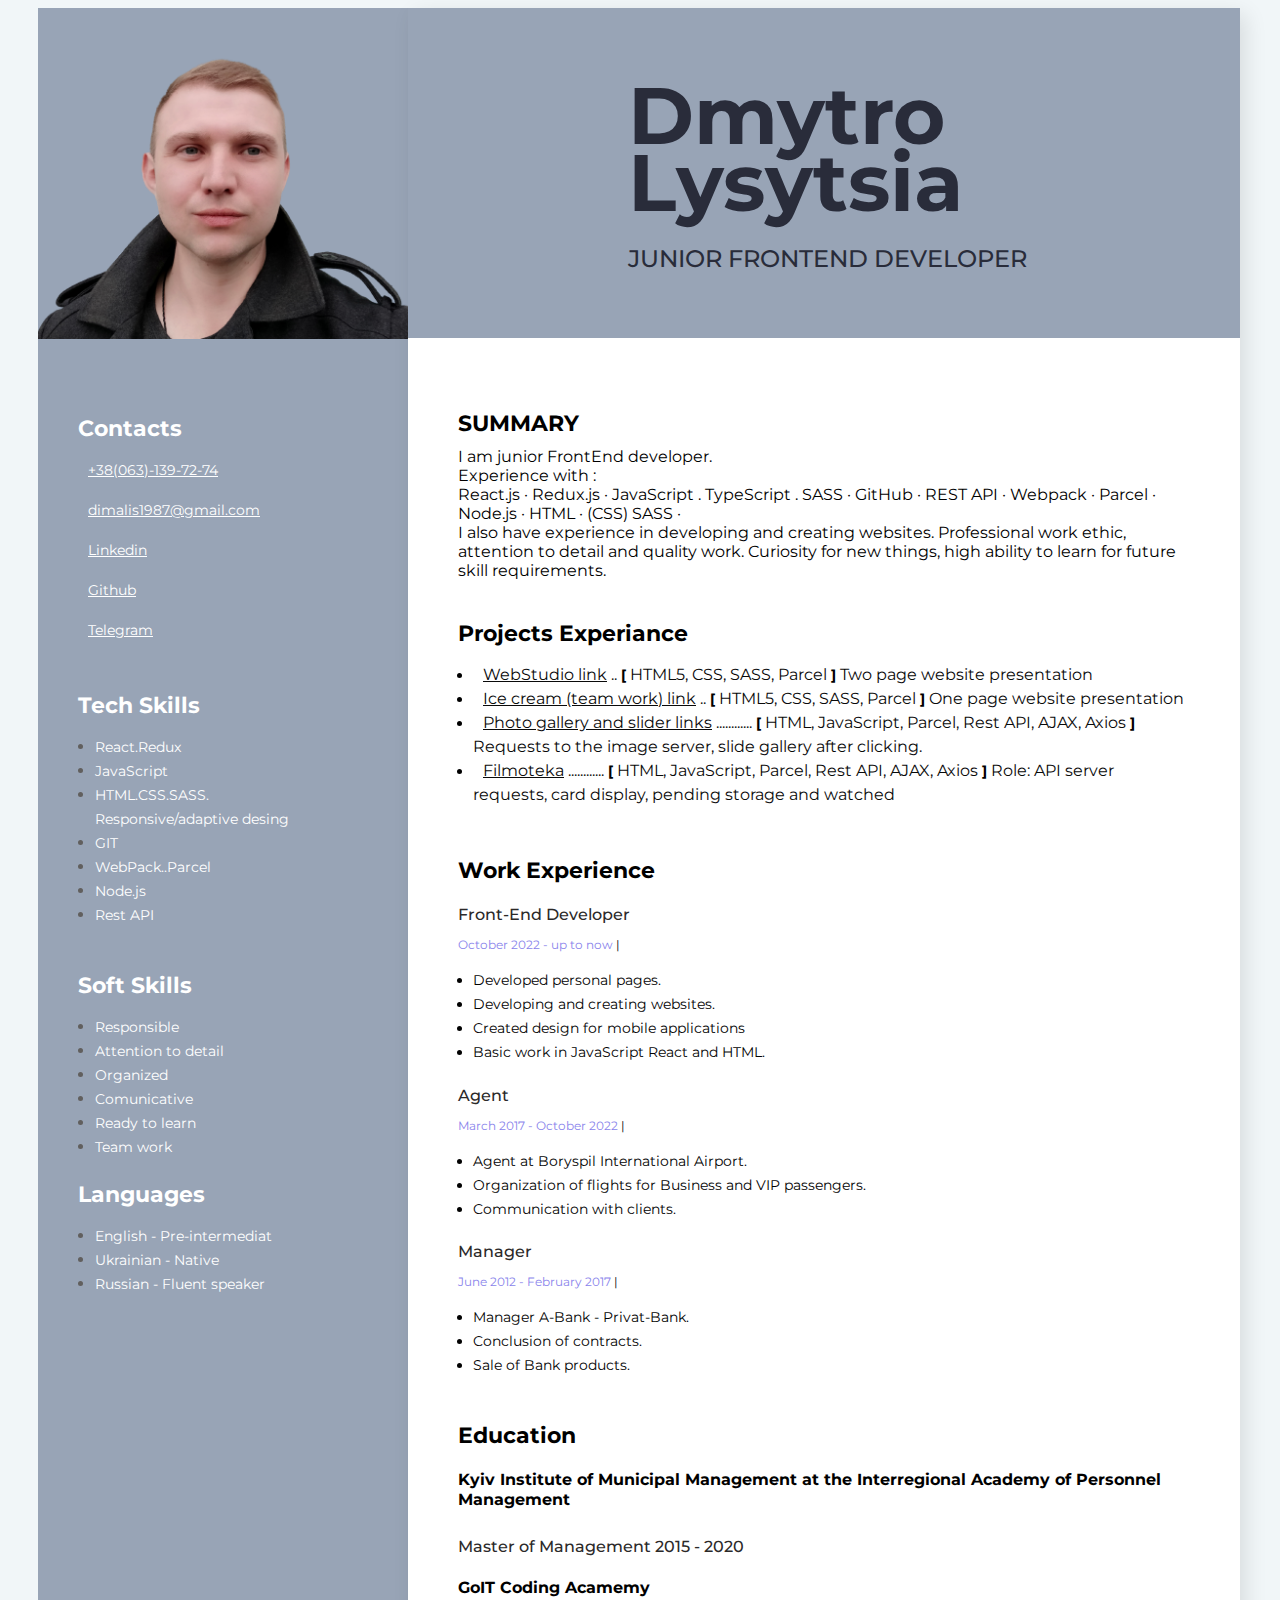
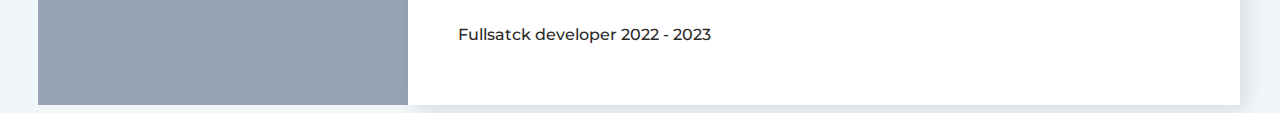
==== index.html @ 6fec3ace "update" ====
<!DOCTYPE html>
<html lang="en">
  <head>
    <meta charset="UTF-8" />
    <meta http-equiv="X-UA-Compatible" content="IE=edge" />
    <meta name="viewport" content="width=device-width, initial-scale=1.0" />
    <link rel="preconnect" href="https://fonts.googleapis.com" />
    <link rel="preconnect" href="https://fonts.gstatic.com" crossorigin />
    <link
      href="https://fonts.googleapis.com/css2?family=Montserrat:wght@400;700&display=swap"
      rel="stylesheet"
    />
    <link rel="stylesheet" href="styles/styles.css" />
    <title> Resume: Dmytro Lysytsia</title>
  </head>
  <body>
    <!--Main-->

    <div class="main">
      <!--Main-Content-->
      <div class="main-content">
        <div class="about-name_block">
          <div class="about-test">
            <h1 class="about-name">
              Dmytro <br />
              Lysytsia
            </h1>
            <h2 class="about-position">JUNIOR FRONTEND DEVELOPER</h2>
          </div>
        </div>
        <!--about user-->
        <div class="container">
        <div class="about">
          <p class="about-description">

            <p class="title">SUMMARY</p>
            I am junior FrontEnd developer.
            <br />
            Experience with : <br />
            React.js · Redux.js · JavaScript . TypeScript . SASS · GitHub · REST
            API · Webpack · Parcel · Node.js · HTML · (CSS) SASS ·

            <br />
            I also have experience in developing and creating websites. Professional work ethic, attention to detail and quality work. Curiosity for new things, high ability to learn for future skill requirements.
          </p>
        </div>
        <!--Projects-->
        <div class="projects">
          <h3 class="title">Projects Experiance</h3>
          <ul class="projects-list">
            <li class="project-item">
              <span class="project">
                <a
                  href="https://mr-foxx.github.io/goit-markup-hw-08/"
                  class="project-link"
                  >WebStudio link</a
                >
                .. <span class="project-breckat"> [ </span> HTML5, CSS, SASS,
                Parcel <span class="project-breckat"> ] </span> Two page website
                presentation
              </span>
            </li>
            <li class="project-item">
              <span class="project">
                <a
                  href="https://stanislav-pravdiuk.github.io/project-group-15/"
                  class="project-link"
                  >Ice cream (team work) link</a
                >
                .. <span class="project-breckat"> [ </span> HTML5, CSS, SASS,
                Parcel <span class="project-breckat"> ] </span> One page website
                presentation
              </span>
            </li>
            <li class="project-item">
              <span class="project">
                <a
                  href="https://mr-foxx.github.io/goit-js-hw-11/"
                  class="project-link"
                  >Photo gallery and slider links</a
                >
                ............ <span class="project-breckat"> [ </span> HTML,
                JavaScript, Parcel, Rest API, AJAX, Axios
                <span class="project-breckat"> ] </span> Requests to the image server, slide gallery after clicking.
              </span>
            </li>
             <li class="project-item">
              <span class="project">
                <a
                  href="https://smaile3001.github.io/project-group-12/index.html"
                  class="project-link"
                  >Filmoteka</a
                >
                ............ <span class="project-breckat"> [ </span> HTML,
                JavaScript, Parcel, Rest API, AJAX, Axios
                <span class="project-breckat"> ] </span>
                Role: API server requests, card display, pending storage and watched
              </span>
            </li>
          </ul>
        </div>
        <!--Work-->
        <div class="wokr">
          <h3 class="title">Work Experience</h3>
          <!--Company 1-->
          <div>
            <h4 class="work-position">
              Front-End Developer <span class="organization"></span>
            </h4>
            <p class="period">
              October 2022 - up to now <span class="line">|</span> 
            </p>
            <ul class="work-list">
              <li class="work-list-item">
                Developed personal pages. 
              </li>
              <li class="work-list-item">
                Developing and creating websites.
              </li>
              <li class="work-list-item">Created design for mobile applications</li>
              <li class="work-list-item">
                Basic work in JavaScript React and HTML.
              </li>
            </ul>
          </div>
          <!--Company 2-->
          <div>
            <h4 class="work-position">
              Agent <span class="organization"></span>
            </h4>
            <p class="period">
              March 2017 - October 2022 <span class="line">|</span> 
            </p>
            <ul class="work-list">
              <li class="work-list-item">
                Agent at Boryspil International Airport.
              </li>
              <li class="work-list-item">
                Organization of flights for Business and VIP passengers.
              </li>
              <li class="work-list-item">Communication with clients.</li>
            </ul>
          </div>
          <!--Company 3-->
          <div>
            <h4 class="work-position">
              Manager <span class="organization"></span>
            </h4>
            <p class="period">
              June 2012 - February 2017 <span class="line">|</span>
            </p>
            <ul class="work-list">
              <li class="work-list-item">
                Manager A-Bank - Privat-Bank.
              </li>
              <li class="work-list-item">
                Conclusion of contracts.
              </li>
              <li class="work-list-item">Sale of Bank products.</li>
            </ul>
          </div>
        </div>
        <!--Education-->
        <div class="education">
          <h3 class="title">Education</h3>
          <h4 class="organization">
            Kyiv Institute of Municipal Management at the Interregional Academy
            of Personnel Management
          </h4>
          <h5 class="work-position">Master of Management 2015 - 2020</h5>
          <!-- <h5 class="period"> 2015 -  2020  <span class="line">|</span>    Kyiv</h5> -->

          <h4 class="organization">GoIT Coding Acamemy</h4>
          <h5 class="work-position">Fullsatck developer 2022 - 2023</h5>
          <!-- <h5 class="period"> 2022 -  2023  <span class="line">|</span>    Kyiv</h5> -->
        </div>
        </div>
      </div>

      <!-- ==== -->

      <!--SideBar-->
      <aside class="sidebar">
        <!-- <img src="img/IMG_20220909_133136-depositphotos-bgremover (2).png" alt="user photo" class="photo"> -->
        <img
          src="img/IMG_20230414_183658-removebg-preview (1).png"
          alt="user photo"
          class="photo"
        />
        <!--Contacts-->
        <div class="contacts">
          <h3 class="sidebar-title">Contacts</h3>
          <div>
            <p>
              <span class="contact-type"></span>
              <a href="tel:+380631397274" class="contact-link"
                >+38(063)-139-72-74</a
              >
            </p>
            <p>
              <span class="contact-type"></span>
              <a href="mailto:chornyiav@gmail.com" class="contact-link"
                >dimalis1987@gmail.com</a
              >
            </p>
            <p>
              <span class="contact-type"></span>

              <a
                href="https://www.linkedin.com/in/dmytro-lysytsia-1092bb257/"
                class="contact-link"
                >Linkedin</a
              >
            </p>
            <p>
              <span class="contact-type"></span>
              <a href="https://github.com/Mr-Foxx" class="contact-link"
                >Github</a
              >
            </p>
            <p>
              <span class="contact-type"></span>
              <a href="https://t.me/Dmytro_Lysytsia" class="contact-link"
                >Telegram</a
              >
            </p>
          </div>
        </div>
        <!--Tech skils-->
        <div class="tech-ckills">
          <h3 class="sidebar-title">Tech Skills</h3>
          <ul class="tech-skills-list">
            <li class="tech-skills-item">
              <span class="tech-skills-text">React.Redux</span>
            </li>
            <li class="tech-skills-item">
              <span class="tech-skills-text">JavaScript</span>
            </li>
            <li class="tech-skills-item">
              <span class="tech-skills-text"
                >HTML.CSS.SASS. <br />
                Responsive/adaptive desing</span
              >
            </li>
            <!-- <li class="tech-skills-item"> <span class="tech-skills-text">CSS3</span> </li>     -->
            <li class="tech-skills-item">
              <span class="tech-skills-text">GIT</span>
            </li>
            <li class="tech-skills-item">
              <span class="tech-skills-text">WebPack..Parcel</span>
            </li>
            <li class="tech-skills-item">
              <span class="tech-skills-text">Node.js</span>
            </li>
            <li class="tech-skills-item">
              <span class="tech-skills-text">Rest API</span>
            </li>
          </ul>
        </div>
        <!--Soft skils-->
        <div class="soft-skills">
          <h3 class="sidebar-title">Soft Skills</h3>
          <ul class="tech-skills-list">
            <li class="tech-skills-item">
              <span class="tech-skills-text">Responsible</span>
            </li>
            <li class="tech-skills-item">
              <span class="tech-skills-text">Attention to detail</span>
            </li>
            <li class="tech-skills-item">
              <span class="tech-skills-text">Organized</span>
            </li>
            <li class="tech-skills-item">
              <span class="tech-skills-text">Comunicative</span>
            </li>
            <li class="tech-skills-item">
              <span class="tech-skills-text">Ready to learn</span>
            </li>
            <li class="tech-skills-item">
              <span class="tech-skills-text">Team work</span>
            </li>
          </ul>
        </div>

        <div class="soft-skills">
          <h3 class="sidebar-title">Languages</h3>
          <ul class="tech-skills-list">
            <li class="tech-skills-item">
              <span class="tech-skills-text">English - Pre-intermediat</span>
            </li>
            <li class="tech-skills-item">
              <span class="tech-skills-text">Ukrainian - Native</span>
            </li>
            <li class="tech-skills-item">
              <span class="tech-skills-text">Russian - Fluent speaker</span>
            </li>
          </ul>
        </div>
      </aside>
    </div>
  </body>
</html>
---- styles/styles.css ----
body {
  font-family: 'Montserrat', sans-serif;
  background-color: #f5f7fa;
  background-color: #f1f6f8fd;
}

/* main styles */

.container {
  padding: 50px;
}

.main {
  display: flex;
  flex-direction: row-reverse;

  width: 1200px;
  margin: 0 auto;
}

.main-content {
  background-color: #ffffff;
  box-shadow: 6px 6px 20px rgba(0, 0, 0, 0.1);
  /* padding: 105px 90px; */
}

/* about styles */
.about {
  margin-bottom: 40px;
  /* margin-top: 260px; */
}
.about-name_block {
  position: relative;
  background-color: rgb(152, 164, 182);
  width: 832px;
  height: 330px;
  /* top: -53px; */
  right: 0px;
}
.about-test {
  padding: 20px;
  margin-left: 200px;
}

.about-position {
  font-style: normal;
  font-weight: 500;
  font-size: 24px;
  line-height: 35px;
  color: #292c3a;
  /* margin-bottom: 20px; */
}

.about-name {
  font-style: normal;
  font-weight: 700;
  font-size: 80px;
  line-height: 67px;
  color: #292c3a;
  margin-bottom: 25px;
}

.about-description {
  font-style: normal;
  font-weight: 400;
  font-size: 21px;
  line-height: 24px;
  color: #595959;
  width: 600px;
}

/* project styles */

.projects {
  margin-bottom: 50px;
}

.projects-list {
  padding: 0;
  margin-left: 15px;
}

.title {
  font-style: normal;
  font-weight: 700;
  font-size: 22px;
  line-height: 27px;
  color: #000000;
  margin-bottom: 10px;
}

.project-item {
  font-style: normal;
  font-weight: 700;
  font-size: 14px;
  line-height: 24px;
  color: #000000;
}

.project,
.project-link {
  font-style: normal;
  font-weight: 400;
  font-size: 16px;
  line-height: 24px;
  color: #0a0a0a;
}

.project-link {
  margin-left: 10px;
}

.project-breckat {
  font-style: normal;
  font-weight: 700;
  font-size: 14px;
  line-height: 24px;
  color: #000000;
}

/* Work styles */

.wokr {
  margin-bottom: 45px;
}

.work-position {
  font-style: normal;
  font-weight: 500;
  font-size: 16px;
  line-height: 20px;
  color: #2b2929;
  margin-bottom: 10px;
}

.organization {
  font-style: normal;
  font-weight: 700;
  font-size: 16px;
  line-height: 20px;
  /* color: #FB6D3A; */
}

.period {
  font-style: normal;
  font-weight: 400;
  font-size: 12px;
  line-height: 15px;
  color: #8983eb;
  margin-bottom: 10px;
}

.line {
  font-style: normal;
  font-weight: 400;
  font-size: 12px;
  line-height: 15px;
  color: #000000;
}

.work-list {
  padding: 0;
  margin-left: 15px;
}

.work-list-item {
  font-style: normal;
  font-weight: 400;
  font-size: 14px;
  line-height: 24px;
  color: #020202;
}

/* aducation styles */

.education {
}

/* sidebar styles */

.sidebar {
  background-color: #98a4b6;
  padding-top: 40px;
  width: 370px;
}

.photo {
  width: 370px;
  margin-bottom: 50px;
}

.contacts,
.tech-ckills,
.soft-skills {
  margin-left: 40px;
}
.contacts {
  margin-bottom: 50px;
}
.tech-ckills {
  margin-bottom: 45px;
}

.sidebar-title {
  font-style: normal;
  font-weight: 700;
  font-size: 22px;
  line-height: 27px;
  color: #ffffff;
  margin-bottom: 10px;
}

.contact-type {
  font-style: normal;
  font-weight: 700;
  font-size: 14px;
  line-height: 24px;
  color: #ffffff;
  margin-right: 10px;
}

.contact-link {
  font-style: normal;
  font-weight: 400;
  font-size: 14px;
  line-height: 24px;
  /* color: #565e6a; */
  color: #ffffff;
}

.tech-skills-list {
  color: #ffffff;
  padding: 0%;
  margin-left: 17px;
}

.tech-skills-item {
  color: #615f5e;
}

.tech-skills-text {
  color: #ffffff;
  font-style: normal;
  font-weight: 400;
  font-size: 14px;
  line-height: 24px;
}
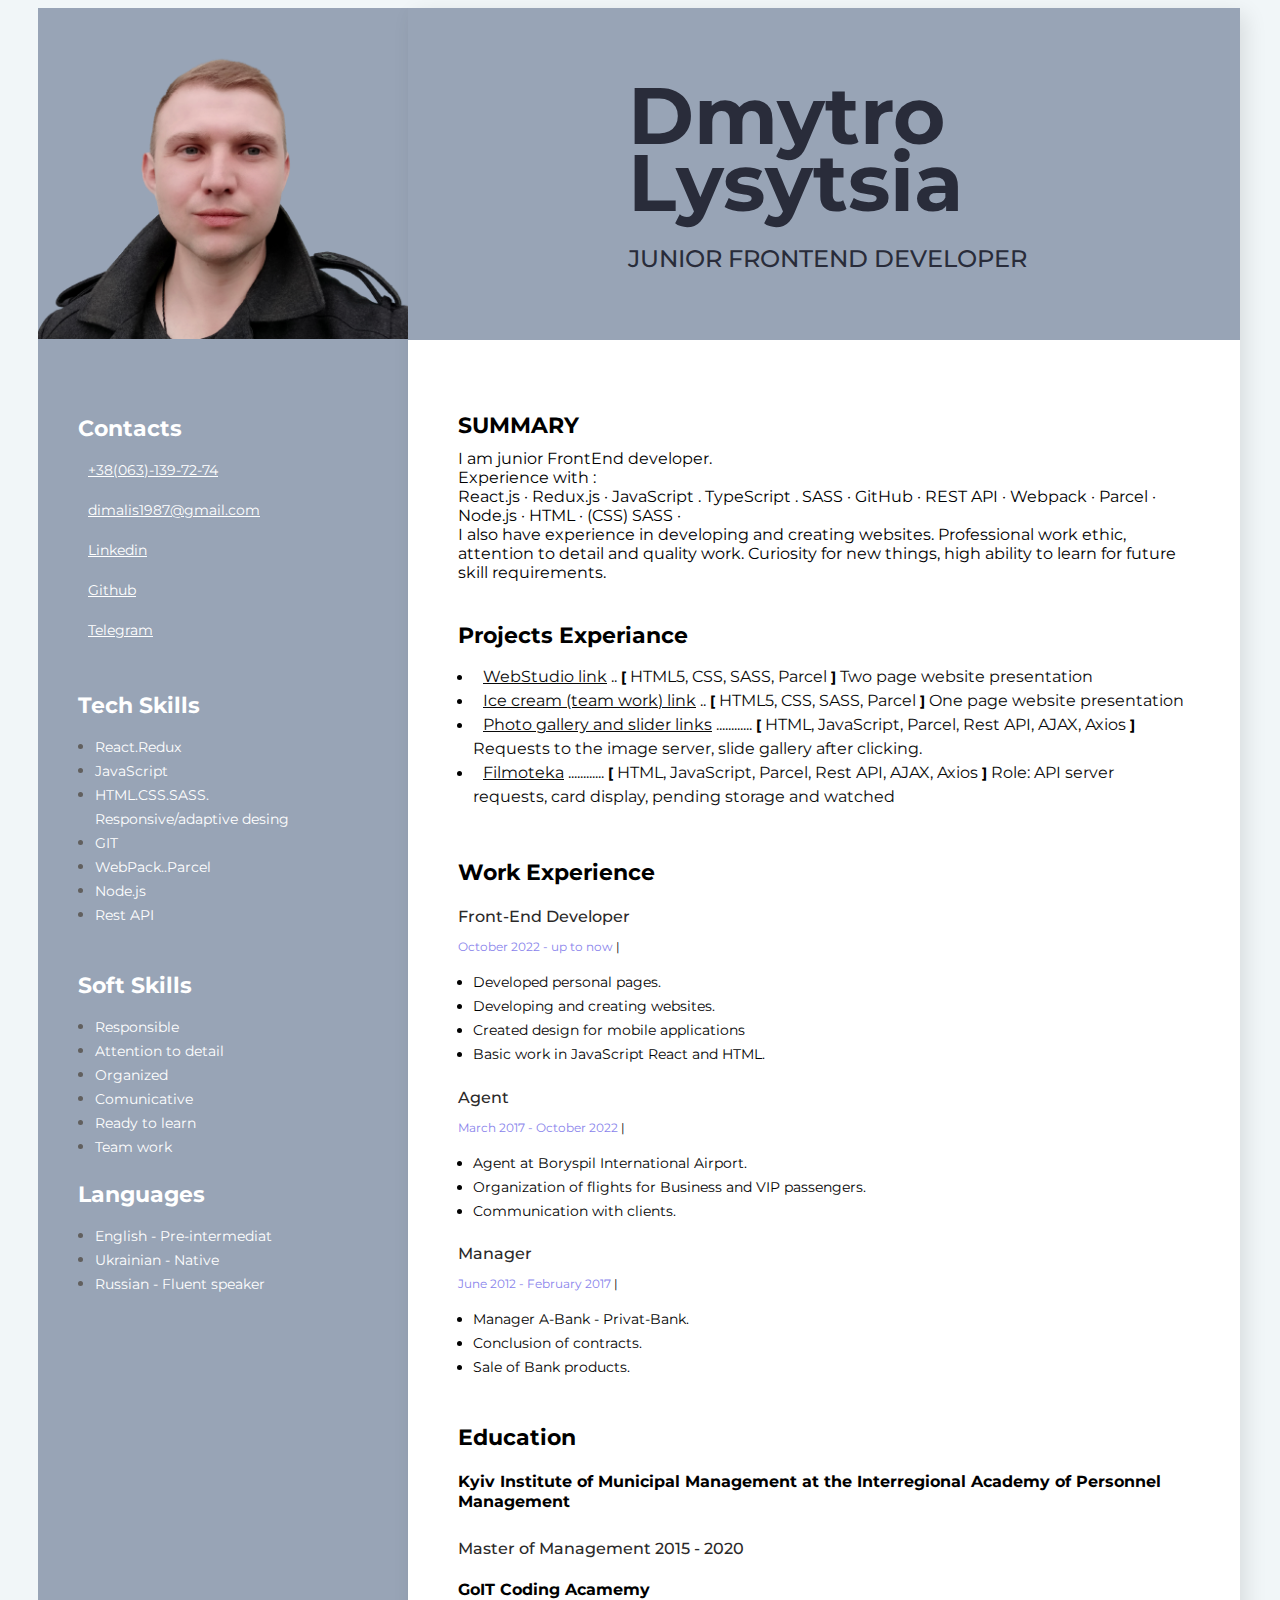
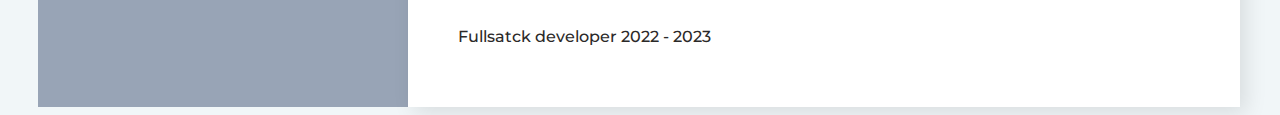
==== commit 438afd41: "update" ====
--- a/index.html
+++ b/index.html
@@ -199,7 +199,7 @@
             </p>
             <p>
               <span class="contact-type"></span>
-              <a href="mailto:chornyiav@gmail.com" class="contact-link"
+              <a href="mailto:dimalis1987@gmail.com" class="contact-link"
                 >dimalis1987@gmail.com</a
               >
             </p>
--- a/styles/styles.css
+++ b/styles/styles.css
@@ -33,7 +33,7 @@
   position: relative;
   background-color: rgb(152, 164, 182);
   width: 832px;
-  height: 330px;
+  height: 332px;
   /* top: -53px; */
   right: 0px;
 }
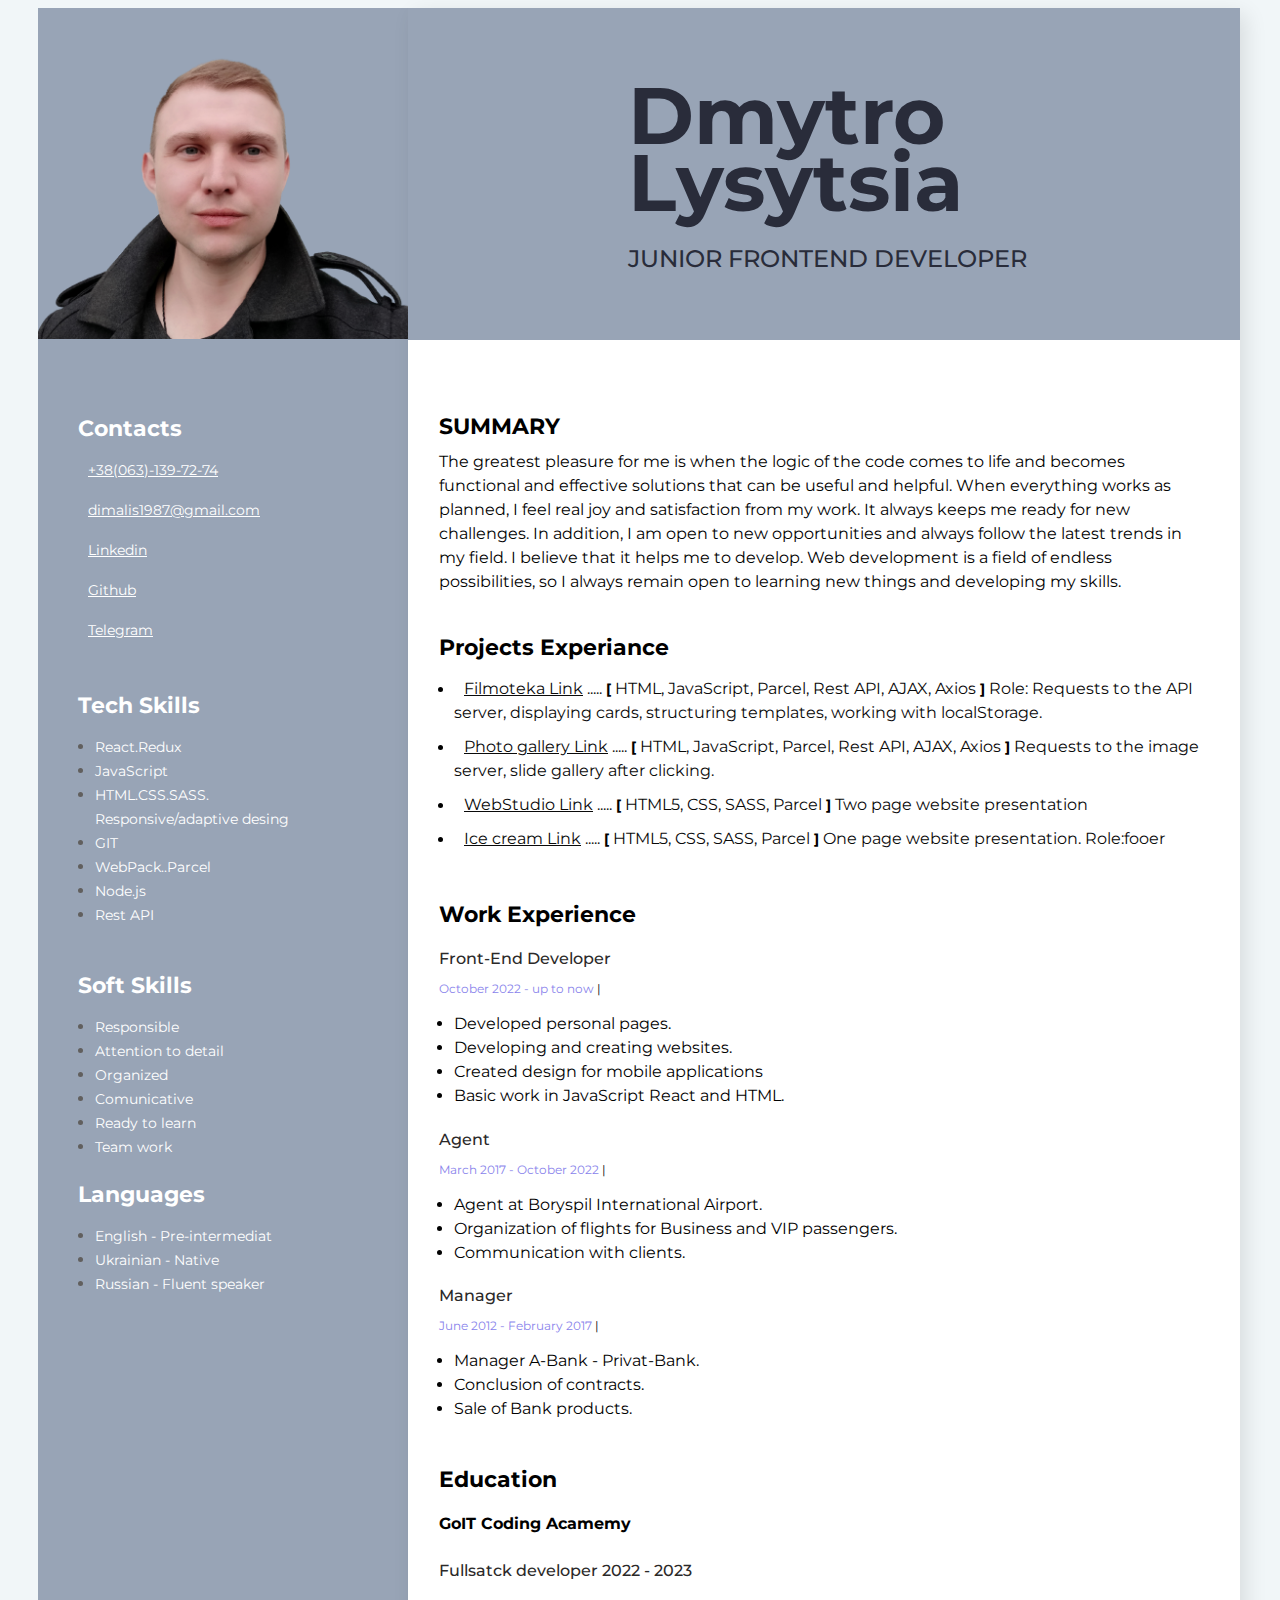
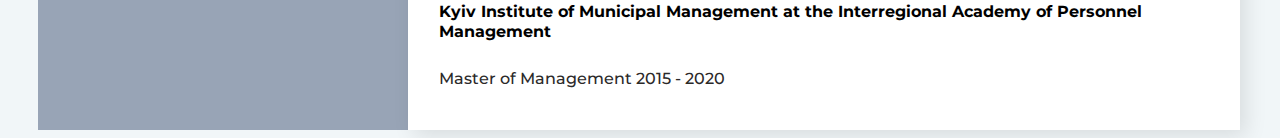
==== commit 8fd0bfc5: "update" ====
--- a/index.html
+++ b/index.html
@@ -34,28 +34,56 @@
           <p class="about-description">
 
             <p class="title">SUMMARY</p>
-            I am junior FrontEnd developer.
-            <br />
-            Experience with : <br />
-            React.js · Redux.js · JavaScript . TypeScript . SASS · GitHub · REST
-            API · Webpack · Parcel · Node.js · HTML · (CSS) SASS ·
-
-            <br />
-            I also have experience in developing and creating websites. Professional work ethic, attention to detail and quality work. Curiosity for new things, high ability to learn for future skill requirements.
+            <!-- I am a junior FrontEnd developer. -->
+           
+           
+
+            <!-- <br /> -->
+            <p class="text-resume">The greatest pleasure for me is when the logic of the code comes to life and becomes functional and effective
+  solutions that can be useful and helpful. When everything works as planned, I feel real joy and satisfaction from my work. It always keeps me ready for new challenges.
+
+  In addition, I am open to new opportunities and always follow the latest trends in my field. I believe that it helps me to develop. Web development is a field of endless possibilities, 
+  so I always remain open to learning new things and developing my skills.</p>
+ 
           </p>
         </div>
         <!--Projects-->
         <div class="projects">
           <h3 class="title">Projects Experiance</h3>
           <ul class="projects-list">
+               <li class="project-item">
+              <span class="project">
+                <a
+                  href="https://smaile3001.github.io/project-group-12/index.html"
+                  class="project-link"
+                  >Filmoteka  Link</a
+                >
+                ..... <span class="project-breckat"> [ </span> HTML,
+                JavaScript, Parcel, Rest API, AJAX, Axios
+                <span class="project-breckat"> ] </span>
+                Role: Requests to the API server, displaying cards, structuring templates, working with localStorage.
+              </span>
+            </li>
+              <li class="project-item">
+              <span class="project">
+                <a
+                  href="https://mr-foxx.github.io/goit-js-hw-11/"
+                  class="project-link"
+                  >Photo gallery  Link</a
+                >
+                ..... <span class="project-breckat"> [ </span> HTML,
+                JavaScript, Parcel, Rest API, AJAX, Axios
+                <span class="project-breckat"> ] </span> Requests to the image server, slide gallery after clicking.
+              </span>
+            </li>
             <li class="project-item">
               <span class="project">
                 <a
                   href="https://mr-foxx.github.io/goit-markup-hw-08/"
                   class="project-link"
-                  >WebStudio link</a
+                  >WebStudio Link</a
                 >
-                .. <span class="project-breckat"> [ </span> HTML5, CSS, SASS,
+                ..... <span class="project-breckat"> [ </span> HTML5, CSS, SASS,
                 Parcel <span class="project-breckat"> ] </span> Two page website
                 presentation
               </span>
@@ -65,38 +93,15 @@
                 <a
                   href="https://stanislav-pravdiuk.github.io/project-group-15/"
                   class="project-link"
-                  >Ice cream (team work) link</a
+                  >Ice cream  Link</a
                 >
-                .. <span class="project-breckat"> [ </span> HTML5, CSS, SASS,
-                Parcel <span class="project-breckat"> ] </span> One page website
-                presentation
+                .....<span class="project-breckat"> [ </span> HTML5, CSS, SASS,
+                Parcel <span class="project-breckat"> ] </span>  One page website
+                presentation. Role:fooer
               </span>
             </li>
-            <li class="project-item">
-              <span class="project">
-                <a
-                  href="https://mr-foxx.github.io/goit-js-hw-11/"
-                  class="project-link"
-                  >Photo gallery and slider links</a
-                >
-                ............ <span class="project-breckat"> [ </span> HTML,
-                JavaScript, Parcel, Rest API, AJAX, Axios
-                <span class="project-breckat"> ] </span> Requests to the image server, slide gallery after clicking.
-              </span>
-            </li>
-             <li class="project-item">
-              <span class="project">
-                <a
-                  href="https://smaile3001.github.io/project-group-12/index.html"
-                  class="project-link"
-                  >Filmoteka</a
-                >
-                ............ <span class="project-breckat"> [ </span> HTML,
-                JavaScript, Parcel, Rest API, AJAX, Axios
-                <span class="project-breckat"> ] </span>
-                Role: API server requests, card display, pending storage and watched
-              </span>
-            </li>
+          
+          
           </ul>
         </div>
         <!--Work-->
@@ -163,6 +168,10 @@
         <!--Education-->
         <div class="education">
           <h3 class="title">Education</h3>
+
+           <h4 class="organization">GoIT Coding Acamemy</h4>
+          <h5 class="work-position">Fullsatck developer 2022 - 2023</h5>
+
           <h4 class="organization">
             Kyiv Institute of Municipal Management at the Interregional Academy
             of Personnel Management
@@ -170,8 +179,7 @@
           <h5 class="work-position">Master of Management 2015 - 2020</h5>
           <!-- <h5 class="period"> 2015 -  2020  <span class="line">|</span>    Kyiv</h5> -->
 
-          <h4 class="organization">GoIT Coding Acamemy</h4>
-          <h5 class="work-position">Fullsatck developer 2022 - 2023</h5>
+          
           <!-- <h5 class="period"> 2022 -  2023  <span class="line">|</span>    Kyiv</h5> -->
         </div>
         </div>
--- a/styles/styles.css
+++ b/styles/styles.css
@@ -7,7 +7,8 @@
 /* main styles */
 
 .container {
-  padding: 50px;
+  padding: 31px;
+  margin-top: 20px;
 }
 
 .main {
@@ -95,6 +96,7 @@
   font-size: 14px;
   line-height: 24px;
   color: #000000;
+  margin-bottom: 10px;
 }
 
 .project,
@@ -118,6 +120,15 @@
   color: #000000;
 }
 
+.text-resume {
+  margin-top: 10px;
+  font-style: normal;
+  font-weight: 400;
+  font-size: 16px;
+  line-height: 24px;
+  color: #020202;
+}
+
 /* Work styles */
 
 .wokr {
@@ -139,6 +150,8 @@
   font-size: 16px;
   line-height: 20px;
   /* color: #FB6D3A; */
+  /* padding: 0px;
+  margin: 0px; */
 }
 
 .period {
@@ -166,7 +179,7 @@
 .work-list-item {
   font-style: normal;
   font-weight: 400;
-  font-size: 14px;
+  font-size: 16px;
   line-height: 24px;
   color: #020202;
 }
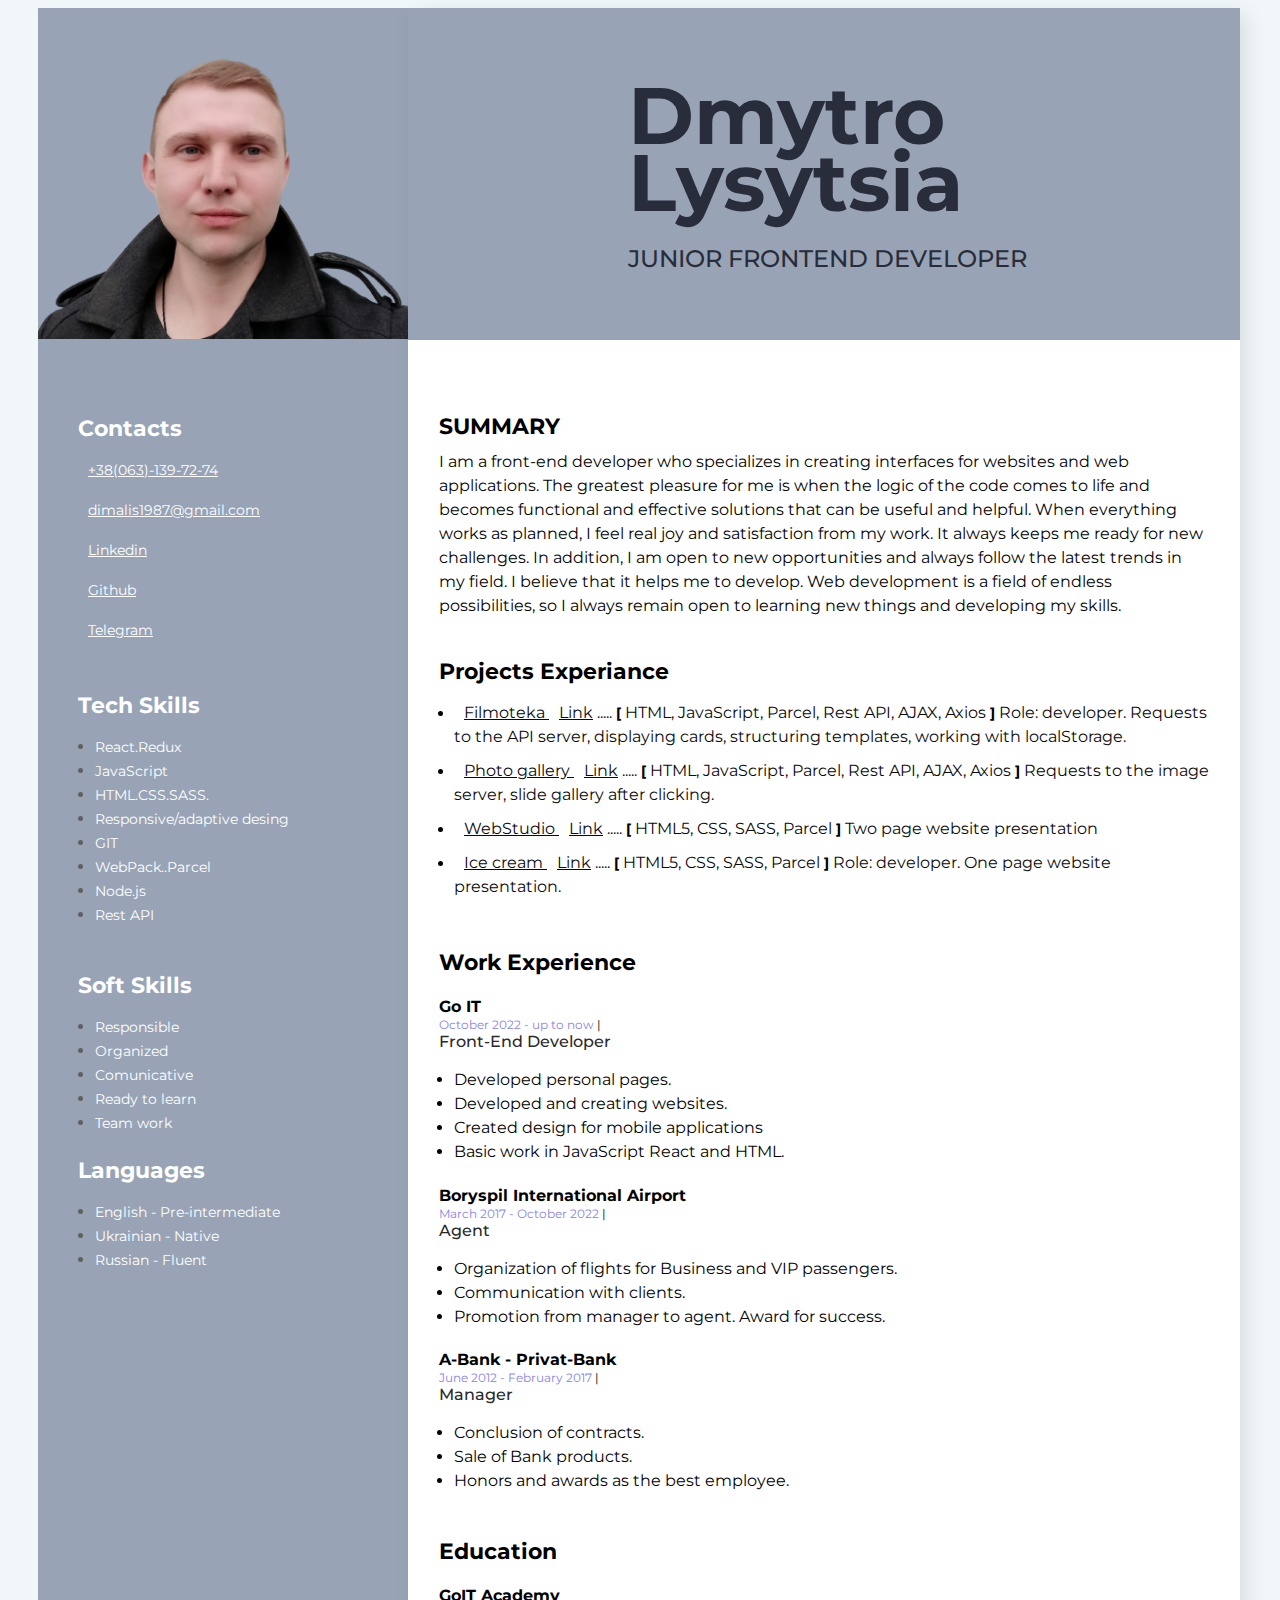
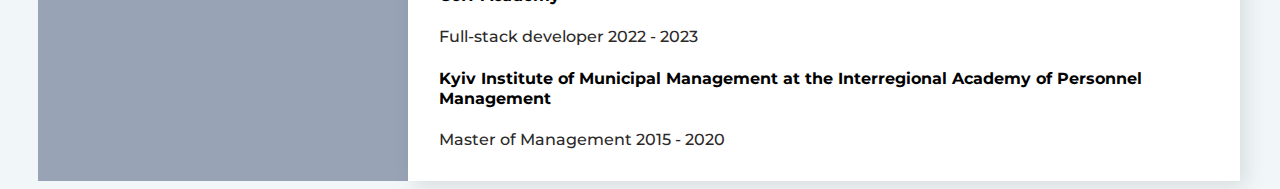
==== commit ba362616: "upgraid" ====
--- a/index.html
+++ b/index.html
@@ -39,7 +39,10 @@
            
 
             <!-- <br /> -->
-            <p class="text-resume">The greatest pleasure for me is when the logic of the code comes to life and becomes functional and effective
+            <p class="text-resume">
+              I am a front-end developer who specializes in creating interfaces for websites and web applications.
+              
+              The greatest pleasure for me is when the logic of the code comes to life and becomes functional and effective
   solutions that can be useful and helpful. When everything works as planned, I feel real joy and satisfaction from my work. It always keeps me ready for new challenges.
 
   In addition, I am open to new opportunities and always follow the latest trends in my field. I believe that it helps me to develop. Web development is a field of endless possibilities, 
@@ -56,12 +59,13 @@
                 <a
                   href="https://smaile3001.github.io/project-group-12/index.html"
                   class="project-link"
-                  >Filmoteka  Link</a
-                >
+                  >Filmoteka  </a>
+                  
+                  <a class="project-link" href="https://github.com/Mr-Foxx">Link</a>
                 ..... <span class="project-breckat"> [ </span> HTML,
                 JavaScript, Parcel, Rest API, AJAX, Axios
                 <span class="project-breckat"> ] </span>
-                Role: Requests to the API server, displaying cards, structuring templates, working with localStorage.
+                Role: developer. Requests to the API server, displaying cards, structuring templates, working with localStorage.
               </span>
             </li>
               <li class="project-item">
@@ -69,8 +73,9 @@
                 <a
                   href="https://mr-foxx.github.io/goit-js-hw-11/"
                   class="project-link"
-                  >Photo gallery  Link</a
+                  >Photo gallery  </a
                 >
+                <a class="project-link" href="https://github.com/Mr-Foxx">Link</a>
                 ..... <span class="project-breckat"> [ </span> HTML,
                 JavaScript, Parcel, Rest API, AJAX, Axios
                 <span class="project-breckat"> ] </span> Requests to the image server, slide gallery after clicking.
@@ -81,8 +86,9 @@
                 <a
                   href="https://mr-foxx.github.io/goit-markup-hw-08/"
                   class="project-link"
-                  >WebStudio Link</a
+                  >WebStudio </a
                 >
+                <a class="project-link" href="https://github.com/Mr-Foxx">Link</a>
                 ..... <span class="project-breckat"> [ </span> HTML5, CSS, SASS,
                 Parcel <span class="project-breckat"> ] </span> Two page website
                 presentation
@@ -93,11 +99,12 @@
                 <a
                   href="https://stanislav-pravdiuk.github.io/project-group-15/"
                   class="project-link"
-                  >Ice cream  Link</a
+                  >Ice cream  </a
                 >
+                <a class="project-link" href="https://github.com/Mr-Foxx">Link</a>
                 .....<span class="project-breckat"> [ </span> HTML5, CSS, SASS,
-                Parcel <span class="project-breckat"> ] </span>  One page website
-                presentation. Role:fooer
+                Parcel <span class="project-breckat"> ] </span> Role: developer. One page website
+                presentation. 
               </span>
             </li>
           
@@ -109,18 +116,24 @@
           <h3 class="title">Work Experience</h3>
           <!--Company 1-->
           <div>
+
+            <h4 class="work-name">
+              Go IT <span class="organization"></span>
+            </h4>
+
+            <p class="period">
+              October 2022 - up to now <span class="line">|</span> 
+            </p>
             <h4 class="work-position">
               Front-End Developer <span class="organization"></span>
             </h4>
-            <p class="period">
-              October 2022 - up to now <span class="line">|</span> 
-            </p>
+            
             <ul class="work-list">
               <li class="work-list-item">
                 Developed personal pages. 
               </li>
               <li class="work-list-item">
-                Developing and creating websites.
+                Developed and creating websites.
               </li>
               <li class="work-list-item">Created design for mobile applications</li>
               <li class="work-list-item">
@@ -130,38 +143,52 @@
           </div>
           <!--Company 2-->
           <div>
+            <h4 class="work-name">
+              Boryspil International Airport <span class="organization"></span>
+            </h4>
+            <p class="period">
+              March 2017 - October 2022 <span class="line">|</span> 
+            </p>
             <h4 class="work-position">
               Agent <span class="organization"></span>
             </h4>
-            <p class="period">
-              March 2017 - October 2022 <span class="line">|</span> 
-            </p>
+            
             <ul class="work-list">
-              <li class="work-list-item">
+              <!-- <li class="work-list-item">
                 Agent at Boryspil International Airport.
-              </li>
+              </li> -->
               <li class="work-list-item">
                 Organization of flights for Business and VIP passengers.
               </li>
               <li class="work-list-item">Communication with clients.</li>
+              <li class="work-list-item">
+                Promotion from manager to agent. Award for success.
+              </li>
             </ul>
           </div>
           <!--Company 3-->
           <div>
+            <h4 class="work-name">
+              A-Bank - Privat-Bank<span class="organization"></span>
+            </h4>
+            <p class="period">
+              June 2012 - February 2017 <span class="line">|</span>
+            </p>
             <h4 class="work-position">
               Manager <span class="organization"></span>
             </h4>
-            <p class="period">
-              June 2012 - February 2017 <span class="line">|</span>
-            </p>
+            
             <ul class="work-list">
-              <li class="work-list-item">
+              <!-- <li class="work-list-item">
                 Manager A-Bank - Privat-Bank.
-              </li>
+              </li> -->
               <li class="work-list-item">
                 Conclusion of contracts.
               </li>
               <li class="work-list-item">Sale of Bank products.</li>
+              <li class="work-list-item">
+                Honors and awards as the best employee.
+              </li>
             </ul>
           </div>
         </div>
@@ -169,8 +196,8 @@
         <div class="education">
           <h3 class="title">Education</h3>
 
-           <h4 class="organization">GoIT Coding Acamemy</h4>
-          <h5 class="work-position">Fullsatck developer 2022 - 2023</h5>
+           <h4 class="organization">GoIT  Academy </h4>
+          <h5 class="work-position">Full-stack developer 2022 - 2023</h5>
 
           <h4 class="organization">
             Kyiv Institute of Municipal Management at the Interregional Academy
@@ -245,10 +272,12 @@
               <span class="tech-skills-text">JavaScript</span>
             </li>
             <li class="tech-skills-item">
-              <span class="tech-skills-text"
-                >HTML.CSS.SASS. <br />
-                Responsive/adaptive desing</span
-              >
+              <span class="tech-skills-text">HTML.CSS.SASS.</span
+              >
+            </li>
+            
+            <li class="tech-skills-item">
+              <span class="tech-skills-text">Responsive/adaptive desing</span>
             </li>
             <!-- <li class="tech-skills-item"> <span class="tech-skills-text">CSS3</span> </li>     -->
             <li class="tech-skills-item">
@@ -272,9 +301,7 @@
             <li class="tech-skills-item">
               <span class="tech-skills-text">Responsible</span>
             </li>
-            <li class="tech-skills-item">
-              <span class="tech-skills-text">Attention to detail</span>
-            </li>
+            
             <li class="tech-skills-item">
               <span class="tech-skills-text">Organized</span>
             </li>
@@ -294,13 +321,13 @@
           <h3 class="sidebar-title">Languages</h3>
           <ul class="tech-skills-list">
             <li class="tech-skills-item">
-              <span class="tech-skills-text">English - Pre-intermediat</span>
+              <span class="tech-skills-text">English - Pre-intermediate</span>
             </li>
             <li class="tech-skills-item">
               <span class="tech-skills-text">Ukrainian - Native</span>
             </li>
             <li class="tech-skills-item">
-              <span class="tech-skills-text">Russian - Fluent speaker</span>
+              <span class="tech-skills-text">Russian - Fluent</span>
             </li>
           </ul>
         </div>
--- a/styles/styles.css
+++ b/styles/styles.css
@@ -135,13 +135,18 @@
   margin-bottom: 45px;
 }
 
+.work-name{
+  margin-bottom: 0;
+      /* margin-top: 20px; */
+}
+
 .work-position {
   font-style: normal;
   font-weight: 500;
   font-size: 16px;
   line-height: 20px;
   color: #2b2929;
-  margin-bottom: 10px;
+  margin: 0;
 }
 
 .organization {
@@ -160,7 +165,8 @@
   font-size: 12px;
   line-height: 15px;
   color: #8983eb;
-  margin-bottom: 10px;
+  margin: 0;
+  /* margin-bottom: 10px; */
 }
 
 .line {
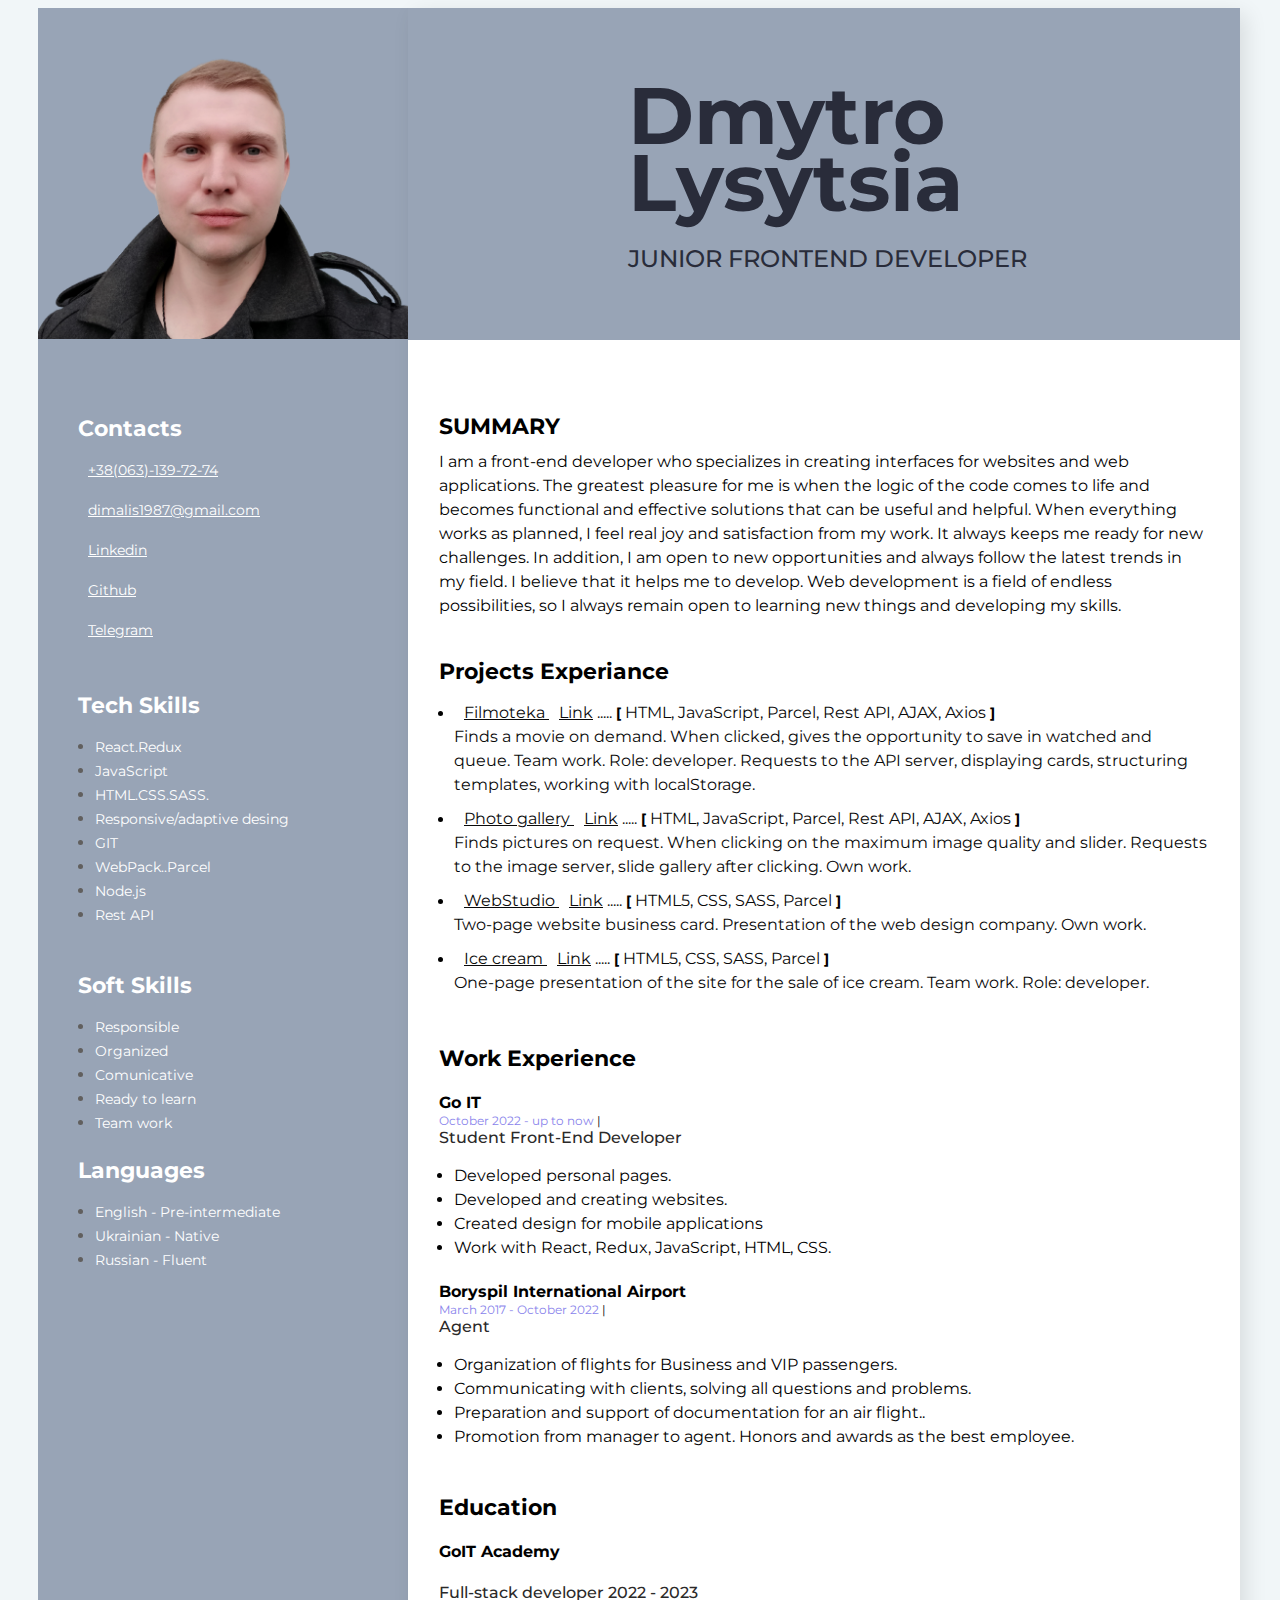
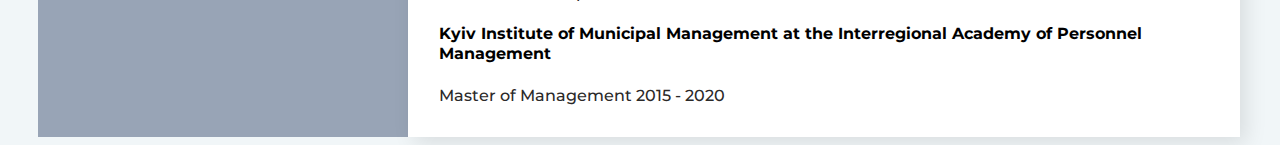
==== commit 6309e3dc: "update" ====
--- a/index.html
+++ b/index.html
@@ -65,7 +65,9 @@
                 ..... <span class="project-breckat"> [ </span> HTML,
                 JavaScript, Parcel, Rest API, AJAX, Axios
                 <span class="project-breckat"> ] </span>
-                Role: developer. Requests to the API server, displaying cards, structuring templates, working with localStorage.
+                <br>
+                Finds a movie on demand. When clicked, gives the opportunity to save in watched and queue.
+                Team work. Role: developer. Requests to the API server, displaying cards, structuring templates, working with localStorage.
               </span>
             </li>
               <li class="project-item">
@@ -78,7 +80,10 @@
                 <a class="project-link" href="https://github.com/Mr-Foxx">Link</a>
                 ..... <span class="project-breckat"> [ </span> HTML,
                 JavaScript, Parcel, Rest API, AJAX, Axios
-                <span class="project-breckat"> ] </span> Requests to the image server, slide gallery after clicking.
+                <span class="project-breckat"> ] </span> 
+                <br>
+                Finds pictures on request. When clicking on the maximum image quality and slider.
+                Requests to the image server, slide gallery after clicking. Own work.
               </span>
             </li>
             <li class="project-item">
@@ -90,8 +95,9 @@
                 >
                 <a class="project-link" href="https://github.com/Mr-Foxx">Link</a>
                 ..... <span class="project-breckat"> [ </span> HTML5, CSS, SASS,
-                Parcel <span class="project-breckat"> ] </span> Two page website
-                presentation
+                Parcel <span class="project-breckat"> ] </span> 
+                <br>
+                Two-page website business card. Presentation of the web design company. Own work.
               </span>
             </li>
             <li class="project-item">
@@ -103,8 +109,9 @@
                 >
                 <a class="project-link" href="https://github.com/Mr-Foxx">Link</a>
                 .....<span class="project-breckat"> [ </span> HTML5, CSS, SASS,
-                Parcel <span class="project-breckat"> ] </span> Role: developer. One page website
-                presentation. 
+                Parcel <span class="project-breckat"> ] </span> 
+                <br>
+                One-page presentation of the site for the sale of ice cream. Team work. Role: developer.
               </span>
             </li>
           
@@ -125,7 +132,7 @@
               October 2022 - up to now <span class="line">|</span> 
             </p>
             <h4 class="work-position">
-              Front-End Developer <span class="organization"></span>
+              Student Front-End Developer <span class="organization"></span>
             </h4>
             
             <ul class="work-list">
@@ -137,7 +144,7 @@
               </li>
               <li class="work-list-item">Created design for mobile applications</li>
               <li class="work-list-item">
-                Basic work in JavaScript React and HTML.
+                Work with React, Redux, JavaScript, HTML, CSS.
               </li>
             </ul>
           </div>
@@ -160,14 +167,17 @@
               <li class="work-list-item">
                 Organization of flights for Business and VIP passengers.
               </li>
-              <li class="work-list-item">Communication with clients.</li>
-              <li class="work-list-item">
-                Promotion from manager to agent. Award for success.
+              <li class="work-list-item">Communicating with clients, solving all questions and problems.</li>
+              <li class="work-list-item">
+                Preparation and support of documentation for an air flight..
+              </li>
+              <li class="work-list-item">
+                Promotion from manager to agent. Honors and awards as the best employee.
               </li>
             </ul>
           </div>
           <!--Company 3-->
-          <div>
+          <!-- <div>
             <h4 class="work-name">
               A-Bank - Privat-Bank<span class="organization"></span>
             </h4>
@@ -179,9 +189,9 @@
             </h4>
             
             <ul class="work-list">
-              <!-- <li class="work-list-item">
+              <li class="work-list-item">
                 Manager A-Bank - Privat-Bank.
-              </li> -->
+              </li>
               <li class="work-list-item">
                 Conclusion of contracts.
               </li>
@@ -190,7 +200,7 @@
                 Honors and awards as the best employee.
               </li>
             </ul>
-          </div>
+          </div> -->
         </div>
         <!--Education-->
         <div class="education">
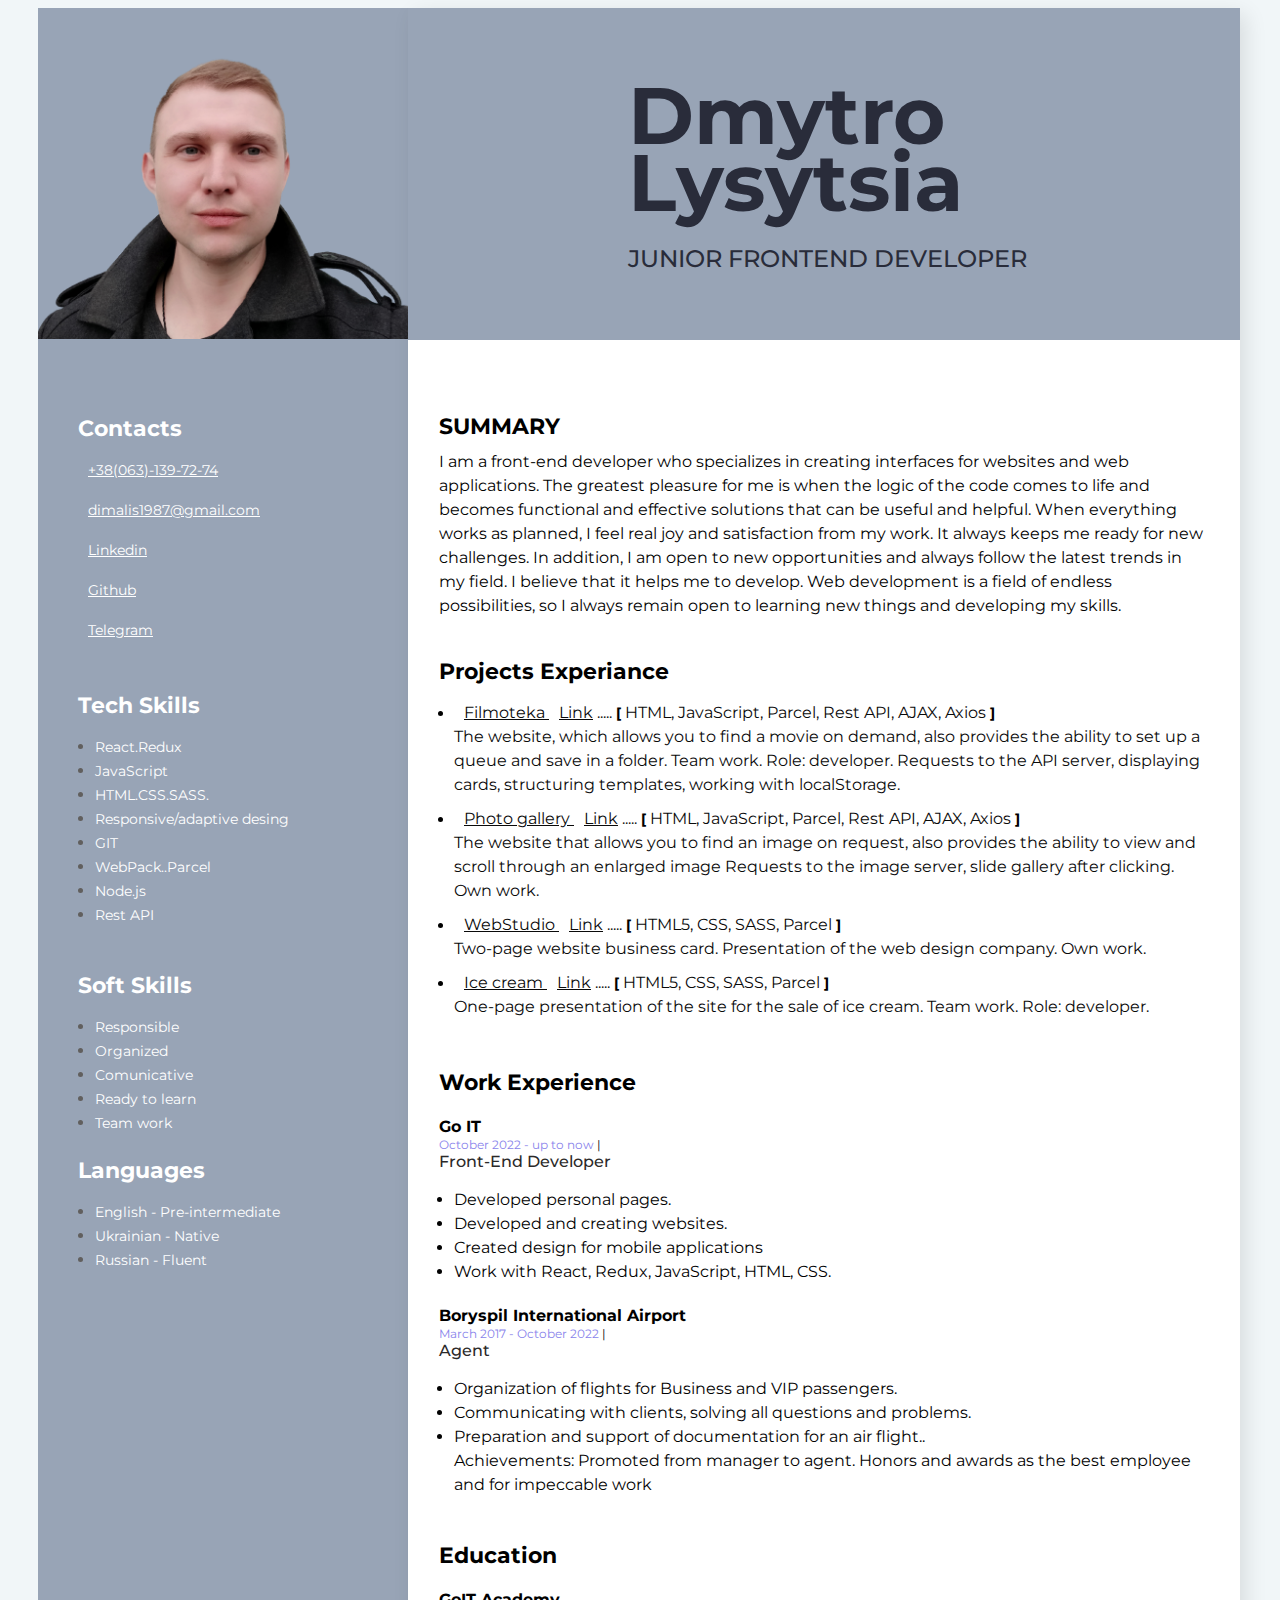
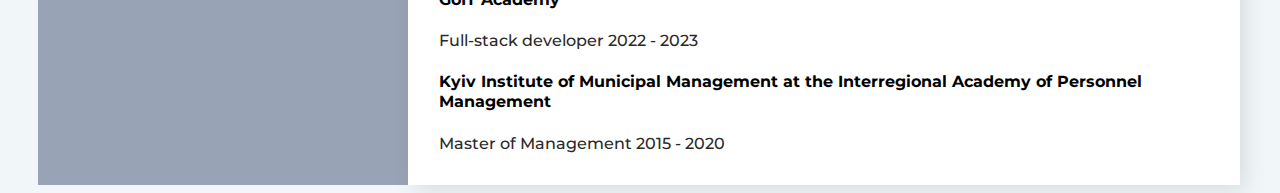
==== commit d5bfa9a3: "update" ====
--- a/index.html
+++ b/index.html
@@ -66,7 +66,7 @@
                 JavaScript, Parcel, Rest API, AJAX, Axios
                 <span class="project-breckat"> ] </span>
                 <br>
-                Finds a movie on demand. When clicked, gives the opportunity to save in watched and queue.
+                The website, which allows you to find a movie on demand, also provides the ability to set up a queue and save in a folder.
                 Team work. Role: developer. Requests to the API server, displaying cards, structuring templates, working with localStorage.
               </span>
             </li>
@@ -82,7 +82,7 @@
                 JavaScript, Parcel, Rest API, AJAX, Axios
                 <span class="project-breckat"> ] </span> 
                 <br>
-                Finds pictures on request. When clicking on the maximum image quality and slider.
+                The website that allows you to find an image on request, also provides the ability to view and scroll through an enlarged image
                 Requests to the image server, slide gallery after clicking. Own work.
               </span>
             </li>
@@ -132,7 +132,7 @@
               October 2022 - up to now <span class="line">|</span> 
             </p>
             <h4 class="work-position">
-              Student Front-End Developer <span class="organization"></span>
+               Front-End Developer <span class="organization"></span>
             </h4>
             
             <ul class="work-list">
@@ -171,8 +171,8 @@
               <li class="work-list-item">
                 Preparation and support of documentation for an air flight..
               </li>
-              <li class="work-list-item">
-                Promotion from manager to agent. Honors and awards as the best employee.
+              <li class="work-list-item liststyle-none">
+                Achievements: Promoted from manager to agent. Honors and awards as the best employee and for impeccable work
               </li>
             </ul>
           </div>
--- a/styles/styles.css
+++ b/styles/styles.css
@@ -139,6 +139,9 @@
   margin-bottom: 0;
       /* margin-top: 20px; */
 }
+.liststyle-none{
+  list-style: none;
+}
 
 .work-position {
   font-style: normal;
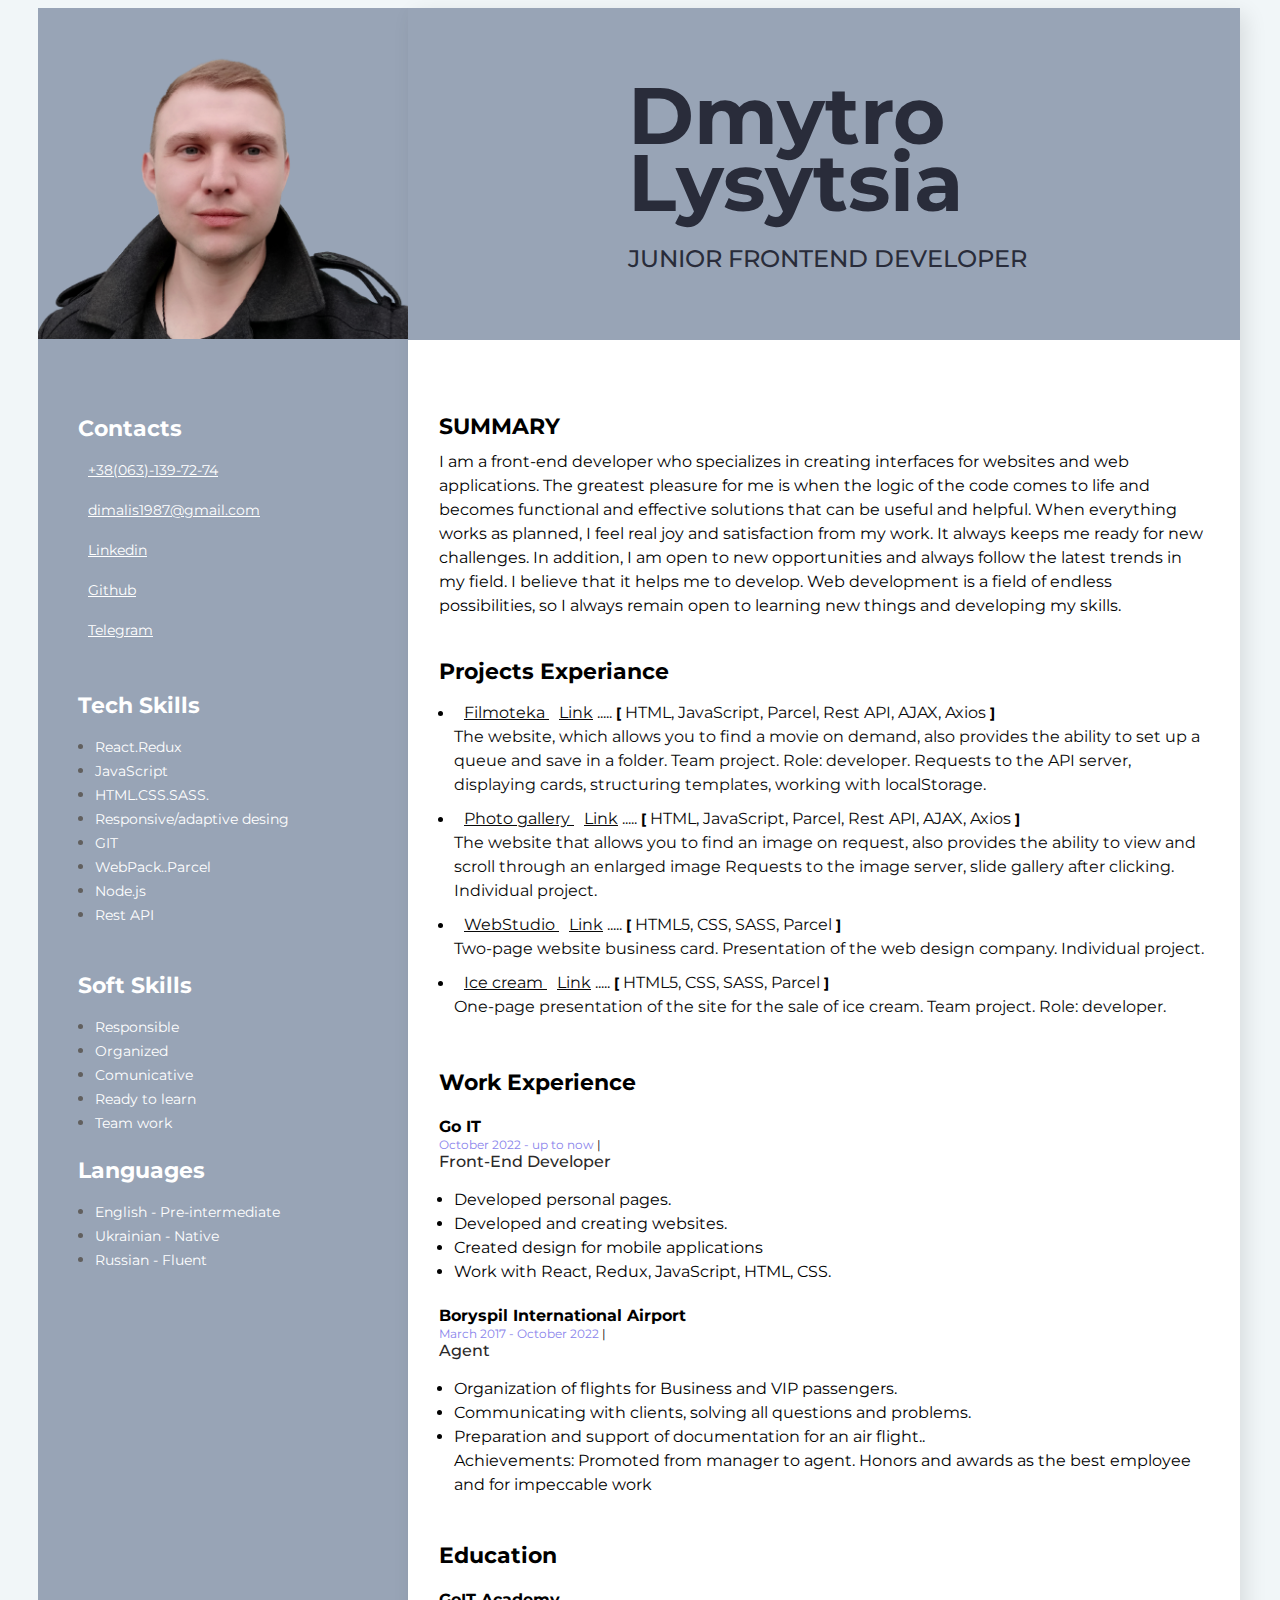
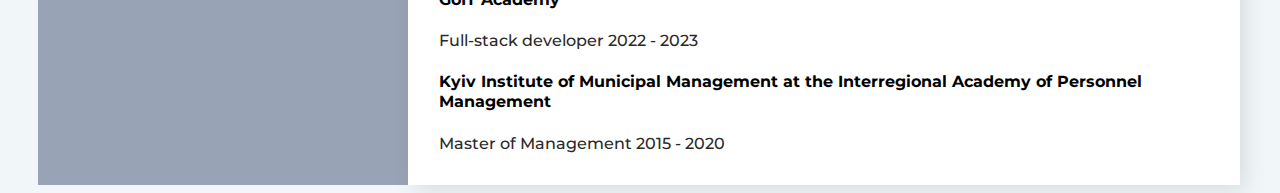
==== commit 305bd0af: "done" ====
--- a/index.html
+++ b/index.html
@@ -67,7 +67,7 @@
                 <span class="project-breckat"> ] </span>
                 <br>
                 The website, which allows you to find a movie on demand, also provides the ability to set up a queue and save in a folder.
-                Team work. Role: developer. Requests to the API server, displaying cards, structuring templates, working with localStorage.
+                Team project. Role: developer. Requests to the API server, displaying cards, structuring templates, working with localStorage.
               </span>
             </li>
               <li class="project-item">
@@ -83,7 +83,7 @@
                 <span class="project-breckat"> ] </span> 
                 <br>
                 The website that allows you to find an image on request, also provides the ability to view and scroll through an enlarged image
-                Requests to the image server, slide gallery after clicking. Own work.
+                Requests to the image server, slide gallery after clicking. Individual project.
               </span>
             </li>
             <li class="project-item">
@@ -97,7 +97,7 @@
                 ..... <span class="project-breckat"> [ </span> HTML5, CSS, SASS,
                 Parcel <span class="project-breckat"> ] </span> 
                 <br>
-                Two-page website business card. Presentation of the web design company. Own work.
+                Two-page website business card. Presentation of the web design company. Individual project.
               </span>
             </li>
             <li class="project-item">
@@ -111,7 +111,7 @@
                 .....<span class="project-breckat"> [ </span> HTML5, CSS, SASS,
                 Parcel <span class="project-breckat"> ] </span> 
                 <br>
-                One-page presentation of the site for the sale of ice cream. Team work. Role: developer.
+                One-page presentation of the site for the sale of ice cream. Team project. Role: developer.
               </span>
             </li>
           
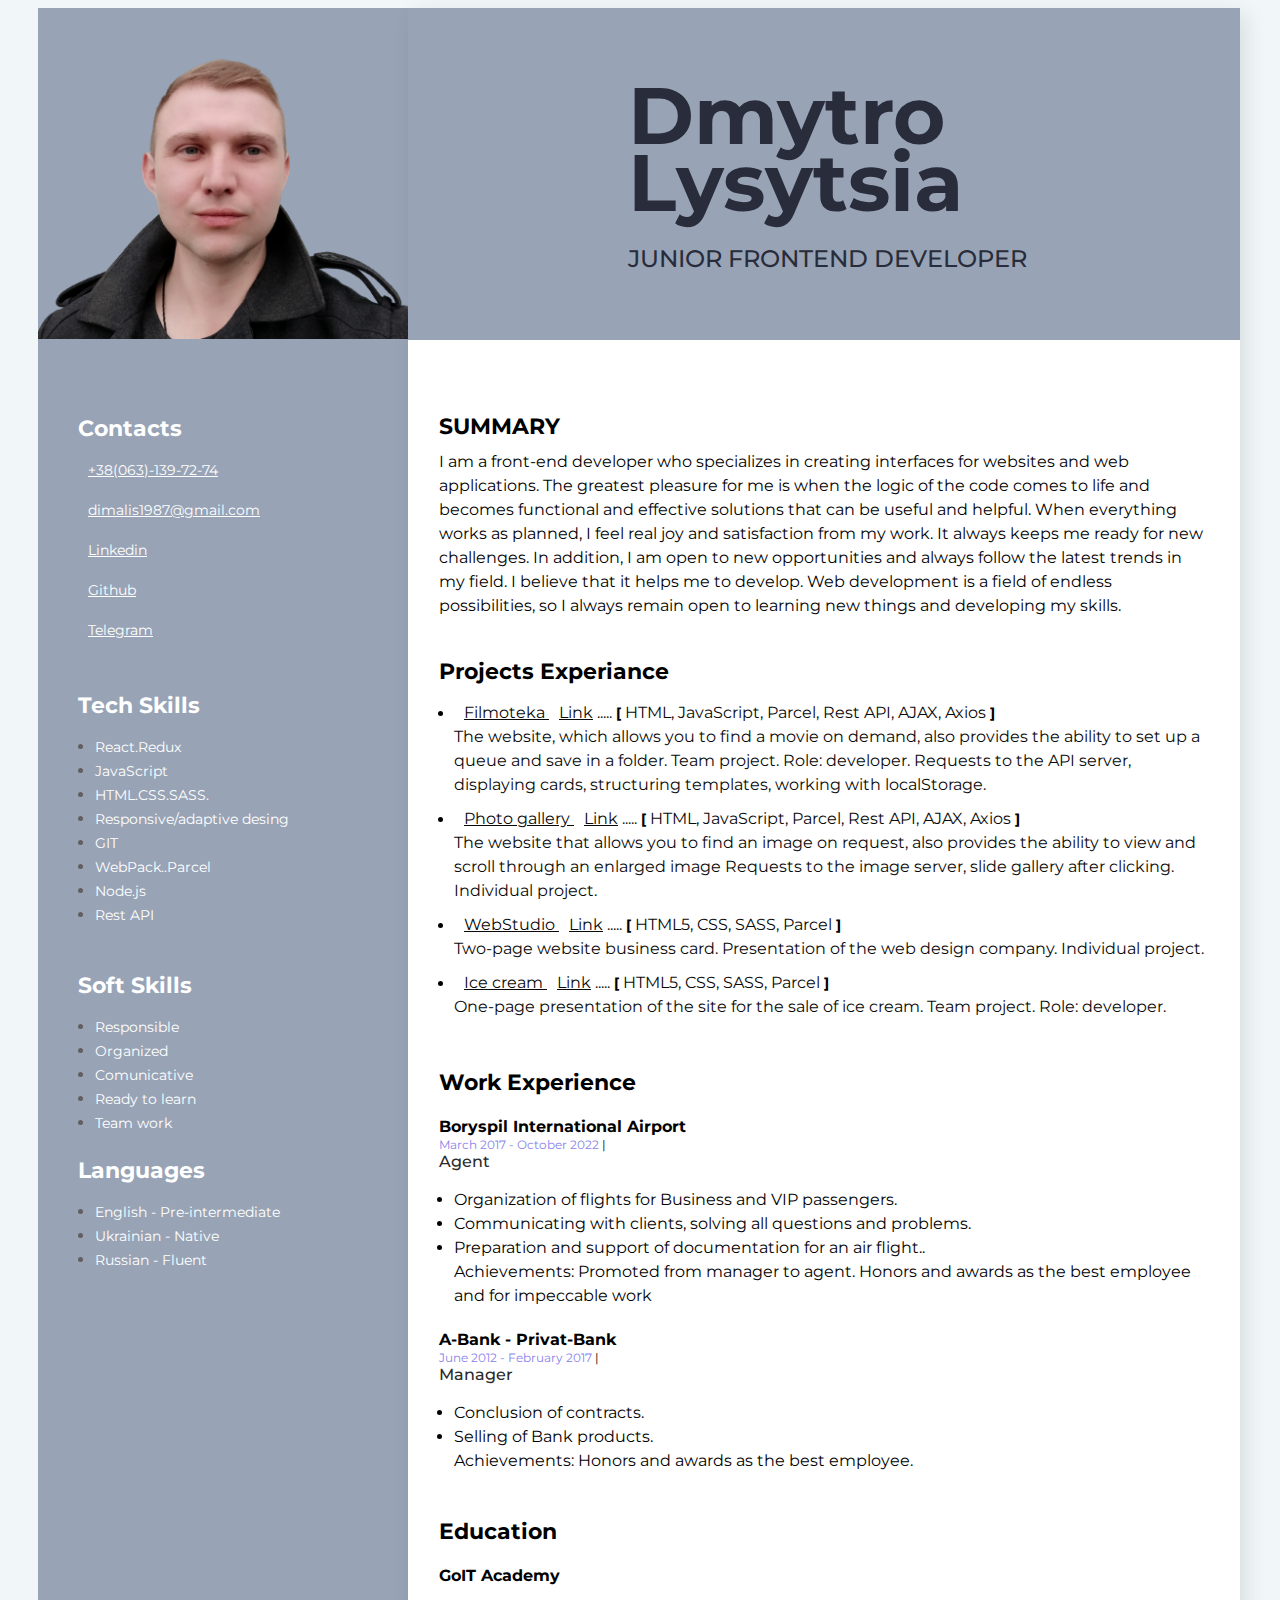
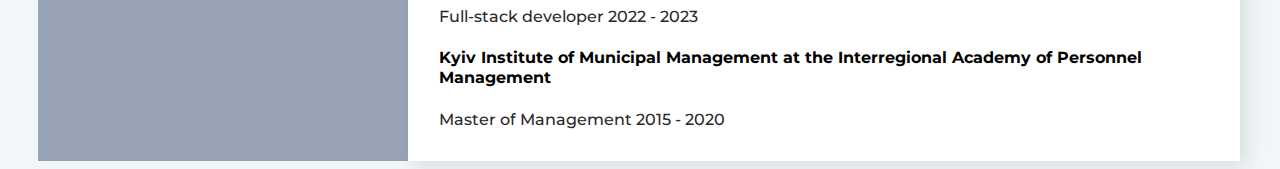
==== commit b3ad2ae8: "update" ====
--- a/index.html
+++ b/index.html
@@ -122,7 +122,7 @@
         <div class="wokr">
           <h3 class="title">Work Experience</h3>
           <!--Company 1-->
-          <div>
+          <!-- <div>
 
             <h4 class="work-name">
               Go IT <span class="organization"></span>
@@ -147,7 +147,7 @@
                 Work with React, Redux, JavaScript, HTML, CSS.
               </li>
             </ul>
-          </div>
+          </div> -->
           <!--Company 2-->
           <div>
             <h4 class="work-name">
@@ -176,8 +176,8 @@
               </li>
             </ul>
           </div>
-          <!--Company 3-->
-          <!-- <div>
+          <!-- Company 3-->
+          <div>
             <h4 class="work-name">
               A-Bank - Privat-Bank<span class="organization"></span>
             </h4>
@@ -189,18 +189,18 @@
             </h4>
             
             <ul class="work-list">
-              <li class="work-list-item">
+              <!-- <li class="work-list-item">
                 Manager A-Bank - Privat-Bank.
-              </li>
+              </li> -->
               <li class="work-list-item">
                 Conclusion of contracts.
               </li>
-              <li class="work-list-item">Sale of Bank products.</li>
-              <li class="work-list-item">
-                Honors and awards as the best employee.
+              <li class="work-list-item">Selling of Bank products.</li>
+              <li class="work-list-item liststyle-none">
+                Achievements: Honors and awards as the best employee.
               </li>
             </ul>
-          </div> -->
+          </div>
         </div>
         <!--Education-->
         <div class="education">
